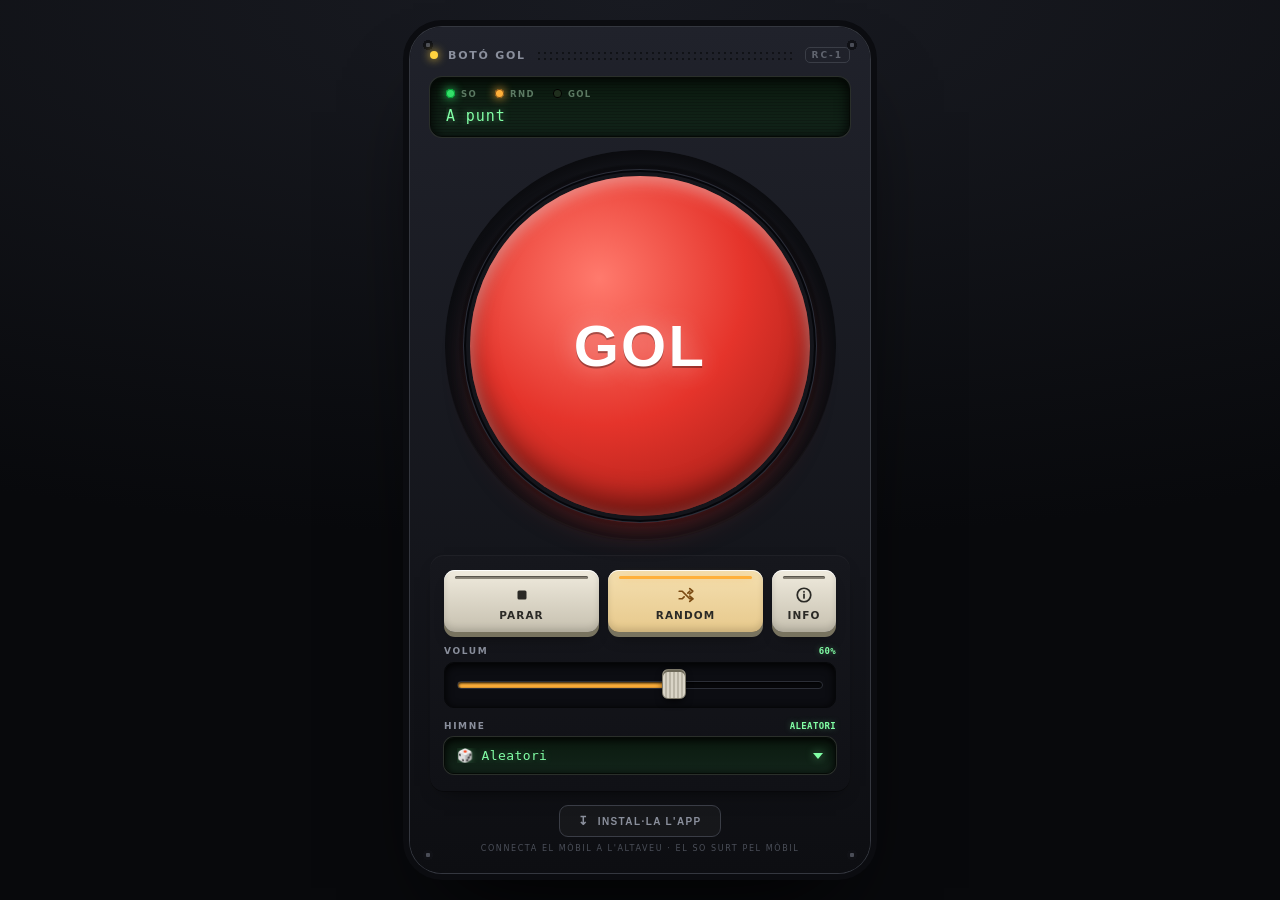
==== index.html @ 9cc34529 "Redisseny de la disposició: graella de 3 zones, GOL a l allotjament - .device passa a CSS grid: capç" ====
<!DOCTYPE html>
<html lang="ca">
<head>
<meta charset="utf-8">
<meta name="viewport" content="width=device-width, initial-scale=1, viewport-fit=cover, user-scalable=no">
<meta name="theme-color" content="#0e0f13">
<meta name="apple-mobile-web-app-capable" content="yes">
<meta name="mobile-web-app-capable" content="yes">
<meta name="apple-mobile-web-app-status-bar-style" content="black-translucent">
<meta name="apple-mobile-web-app-title" content="Botó Gol">
<title>Botó Gol</title>
<link rel="manifest" href="manifest.webmanifest">
<link rel="icon" href="icons/icon.svg">
<link rel="apple-touch-icon" href="icons/apple-touch-icon.png">
<link rel="stylesheet" href="style.css">
</head>
<body class="offline">

<audio id="player" preload="auto" playsinline></audio>

<main class="device">
  <header class="brand">
    <span class="brand-dot"></span>
    <span class="brand-name">BOTÓ&nbsp;GOL</span>
    <span class="grille" aria-hidden="true"></span>
    <span class="brand-model">RC&#8209;1</span>
  </header>

  <section class="screen">
    <div class="lamps">
      <span class="lamp"><i id="led-so" class="led led-off"></i>SO</span>
      <span class="lamp"><i id="led-rnd" class="led led-off"></i>RND</span>
      <span class="lamp"><i id="led-air" class="led led-off"></i>GOL</span>
    </div>
    <div id="bt-name" class="readout">Carregant&hellip;</div>
  </section>

  <div class="stage">
    <button id="goal" class="goal-btn" type="button">
      <span class="goal-ring"></span>
      <span class="goal-label">GOL</span>
    </button>
  </div>

  <div class="deck">
    <div class="transport">
      <button id="stop" class="key key-stop" type="button">
        <svg class="ico" viewBox="0 0 24 24" fill="currentColor" aria-hidden="true"><rect x="6" y="6" width="12" height="12" rx="2"/></svg>
        PARAR
      </button>
      <button id="random" class="key key-rnd" type="button" aria-pressed="true">
        <svg class="ico" viewBox="0 0 24 24" fill="none" stroke="currentColor" stroke-width="2.3" stroke-linecap="round" stroke-linejoin="round" aria-hidden="true">
          <path d="M3 7h4l10 10h4"/><path d="M17 3.5 21 7l-4 3.5"/>
          <path d="M3 17h4l2.5-2.5"/><path d="M14.5 9.5 17 7"/><path d="M17 20.5 21 17l-4-3.5"/>
        </svg>
        RANDOM
      </button>
      <button id="help" class="key key-info" type="button" aria-label="Instruccions">
        <svg class="ico" viewBox="0 0 24 24" fill="none" stroke="currentColor" stroke-width="2.3" stroke-linecap="round" stroke-linejoin="round" aria-hidden="true">
          <circle cx="12" cy="12" r="9"/><path d="M12 11v5"/><path d="M12 7.5v.5"/>
        </svg>
        INFO
      </button>
    </div>

    <div class="row">
      <div class="cap-row"><span class="cap">VOLUM</span><span id="vol-val" class="cap val">60%</span></div>
      <div class="fader-wrap">
        <input id="vol" class="fader" type="range" min="0" max="100" value="60" aria-label="Volum">
      </div>
    </div>

    <div class="row">
      <div class="cap-row"><span class="cap">HIMNE</span><span id="sound-mode" class="cap val">ALEATORI</span></div>
      <div class="select-wrap">
        <select id="sound-select" class="lcd-select" aria-label="Tria l'himne">
          <option value="__random__">&#127922;&nbsp; Aleatori</option>
        </select>
      </div>
    </div>
  </div>

  <div class="footer">
    <button id="install" class="install" type="button" hidden>
      <span class="ico">&#8615;</span> Instal&middot;la l'app
    </button>
    <p class="foot" id="foot">connecta el mòbil a l'altaveu &middot; el so surt pel mòbil</p>
  </div>
</main>

<div id="help-panel" class="veil">
  <p>El so surt <b>pel mòbil</b></p>
  <small>
    1. Connecta AQUEST mòbil a l'altaveu per Bluetooth<br>
    (Ajustos &rarr; Bluetooth &rarr; l'altaveu)<br><br>
    2. Puja el volum del mòbil<br><br>
    3. Prem GOL. Torna a prémer GOL o PARAR per aturar.<br><br>
    Un cop oberta amb connexió, funciona sense internet.
  </small>
  <small style="opacity:.6;margin-top:14px">toca per tancar</small>
</div>

<div id="toast" class="toast" role="status" aria-live="polite"></div>

<script src="sounds.js"></script>
<script src="app.js"></script>
</body>
</html>
---- style.css ----
/* Botó Gol — comandament. Aparell d'àudio retro: xassís fosc, pantalla LCD,
   tecles de transport de marfil i un botó GOL gros dins d'un allotjament fresat.
   Disseny compromès amb el mode fosc (és un aparell, no un document). */
:root{
  --chassis-top:#20222b;
  --chassis-bot:#0d0e12;
  --panel:#16171d;
  --ink:#e9e7df;
  --ink-dim:#8a8f9c;
  --lcd-1:#0b1a0f;
  --lcd-2:#12241a;
  --lcd-ink:#82ffa6;
  --ivory:#f0ebde;
  --ivory-lo:#c6c0af;
  --ivory-skirt:#78735f;
  --red:#e5342b;
  --red-hi:#ff7a6d;
  --red-lo:#8f1610;
  --amber:#ffb03a;
  --cyan:#3ec6da;
  --accent:#ffd23f;
  --sp:clamp(8px,1.5vh,14px);
  --font:"Segoe UI",system-ui,-apple-system,Roboto,"Helvetica Neue",sans-serif;
  --mono:ui-monospace,"SF Mono",Menlo,Consolas,"DejaVu Sans Mono",monospace;
}

*{box-sizing:border-box;margin:0;padding:0;-webkit-tap-highlight-color:transparent}

html,body{height:100%}
body{
  position:fixed;inset:0;overflow:hidden;
  font-family:var(--font);color:var(--ink);
  background:#08090c;
  display:flex;align-items:center;justify-content:center;
  overscroll-behavior:none;touch-action:manipulation;
  -webkit-user-select:none;user-select:none;
}

/* ---------------- xassís ---------------- */
.device{
  --pad:clamp(14px,3.4vw,20px);
  width:100%;max-width:460px;height:100%;
  display:grid;
  grid-template-rows:auto auto minmax(0,1fr) auto auto;
  gap:var(--sp);
  padding:
    calc(var(--pad) + env(safe-area-inset-top)) var(--pad)
    calc(var(--pad) + env(safe-area-inset-bottom));
  overflow:hidden;
  background:
    radial-gradient(circle at 18px 18px,#4a4d57 0 2px,#101116 2.5px 5px,transparent 5px),
    radial-gradient(circle at calc(100% - 18px) 18px,#4a4d57 0 2px,#101116 2.5px 5px,transparent 5px),
    radial-gradient(circle at 18px calc(100% - 18px),#4a4d57 0 2px,#101116 2.5px 5px,transparent 5px),
    radial-gradient(circle at calc(100% - 18px) calc(100% - 18px),#4a4d57 0 2px,#101116 2.5px 5px,transparent 5px),
    linear-gradient(180deg,var(--chassis-top),var(--chassis-bot));
}
@media (min-width:480px) and (min-height:640px){
  body{padding:20px;background:radial-gradient(120% 60% at 50% 0%,#191b22,#08090c)}
  .device{
    height:min(900px,94vh);border-radius:32px;
    box-shadow:0 0 0 1px #34373f,0 0 0 7px #0b0c10,0 50px 90px -35px #000;
  }
}

/* ---------------- capçalera ---------------- */
.brand{display:flex;align-items:center;gap:10px;
  font-weight:800;letter-spacing:.16em;font-size:11px;color:var(--ink-dim)}
.brand-dot{width:8px;height:8px;border-radius:50%;background:var(--accent);
  box-shadow:0 0 10px var(--accent);flex:0 0 auto}
.brand-name{flex:0 0 auto}
.grille{flex:1;height:10px;border-radius:2px;opacity:.45;
  background:radial-gradient(circle,#000 1px,transparent 1.5px) 0 0/6px 6px}
.brand-model{flex:0 0 auto;font-size:9px;letter-spacing:.22em;color:#61656f;
  border:1px solid #3a3d46;border-radius:5px;padding:2px 6px}

/* ---------------- pantalla LCD ---------------- */
.screen{
  position:relative;overflow:hidden;border-radius:12px;
  padding:11px 15px;display:flex;flex-direction:column;gap:8px;
  background:linear-gradient(180deg,var(--lcd-1),var(--lcd-2));
  border:1px solid #050a06;
  box-shadow:0 2px 14px #000 inset,0 0 0 1px #2a2f2a,0 1px 0 rgba(255,255,255,.04);
}
.screen::after{content:"";position:absolute;inset:0;pointer-events:none;
  background:repeating-linear-gradient(rgba(0,0,0,.18) 0 1px,transparent 1px 3px);
  mix-blend-mode:multiply}
.lamps{position:relative;z-index:1;display:flex;gap:18px}
.lamp{display:flex;align-items:center;gap:6px;
  font-size:8.5px;letter-spacing:.16em;font-weight:800;color:#5c7a63}
.led{width:9px;height:9px;border-radius:50%;background:#1f2e1d;
  box-shadow:0 0 0 1px #000 inset;flex:0 0 auto;transition:background .2s,box-shadow .2s}
.led-off{background:#1f2e1d}
.led-green{background:#34e06a;box-shadow:0 0 10px #34e06a,0 0 0 1px #093 inset}
.led-amber{background:var(--amber);box-shadow:0 0 10px var(--amber),0 0 0 1px #7a4d16 inset}
.led-red{background:#ff5145;box-shadow:0 0 11px #ff5145,0 0 0 1px #7a1712 inset}
.blink{animation:blink 1s steps(1) infinite}
@keyframes blink{50%{opacity:.28}}
.readout{position:relative;z-index:1;font-family:var(--mono);
  font-size:15px;letter-spacing:.06em;color:var(--lcd-ink);
  text-shadow:0 0 9px rgba(130,255,166,.45);
  white-space:nowrap;overflow:hidden;text-overflow:ellipsis}

/* ---------------- HERO: GOL dins l'allotjament ---------------- */
.stage{position:relative;min-height:0;display:grid;place-items:center}
.stage::before{
  content:"";position:absolute;
  height:min(100%,88vw,410px);width:auto;aspect-ratio:1;
  border-radius:50%;
  background:
    radial-gradient(circle,transparent 61%,rgba(0,0,0,.30) 62% 65%,transparent 66%),
    radial-gradient(circle at 50% 42%,#22242d,#0f1015 72%);
  box-shadow:inset 0 10px 26px rgba(0,0,0,.55),inset 0 -2px 0 rgba(255,255,255,.03);
}
.goal-btn{
  position:relative;z-index:1;
  width:auto;height:min(100%,74vw,340px);aspect-ratio:1;
  border:none;border-radius:50%;cursor:pointer;color:#fff;
  background:radial-gradient(circle at 38% 30%,var(--red-hi),var(--red) 46%,var(--red-lo) 100%);
  box-shadow:
    0 0 0 4px #14151b,0 0 0 6px #05060a,0 0 0 7px #2b2e39,
    0 18px 34px -12px rgba(229,52,43,.5),
    0 7px 0 #6d0f0a,
    inset 0 6px 16px rgba(255,255,255,.4),
    inset 0 -16px 26px rgba(0,0,0,.42);
  transition:transform .07s ease,box-shadow .07s ease;
}
.goal-label{position:relative;z-index:2;font-weight:900;letter-spacing:.04em;
  font-size:clamp(30px,13vw,58px);
  text-shadow:0 2px 0 rgba(0,0,0,.32),0 0 26px rgba(255,255,255,.4)}
.goal-ring{position:absolute;inset:14%;border-radius:50%;
  border:2px dashed rgba(255,255,255,.42);opacity:0}
.goal-btn:active{transform:translateY(6px);
  box-shadow:
    0 0 0 4px #14151b,0 0 0 6px #05060a,0 0 0 7px #2b2e39,
    0 8px 16px -10px rgba(229,52,43,.5),
    0 2px 0 #6d0f0a,
    inset 0 6px 16px rgba(255,255,255,.28),inset 0 -12px 20px rgba(0,0,0,.46)}
.goal-btn.is-playing .goal-ring{opacity:1;animation:spin 3s linear infinite}
@keyframes spin{to{transform:rotate(360deg)}}

/* ---------------- taula de control ---------------- */
.deck{
  display:flex;flex-direction:column;gap:var(--sp);
  padding:calc(var(--sp) + 2px) clamp(10px,3vw,14px) calc(var(--sp) + 4px);
  border-radius:14px;
  background:linear-gradient(180deg,var(--panel),#101116);
  box-shadow:
    0 1px 0 rgba(255,255,255,.04) inset,
    0 -1px 0 rgba(0,0,0,.5) inset,
    0 8px 20px -14px #000;
}

.transport{display:flex;gap:9px}
.key{
  position:relative;flex:1;min-width:0;
  border:none;border-radius:11px;
  padding:16px 6px 11px;
  display:flex;flex-direction:column;align-items:center;gap:5px;
  font-family:var(--font);font-weight:800;font-size:10.5px;letter-spacing:.1em;
  color:#2b2a26;cursor:pointer;
  background:linear-gradient(180deg,var(--ivory),var(--ivory-lo));
  box-shadow:
    0 1px 0 rgba(255,255,255,.9) inset,
    0 -4px 6px rgba(0,0,0,.13) inset,
    0 5px 0 var(--ivory-skirt),
    0 11px 16px -9px rgba(0,0,0,.7);
  transition:transform .05s ease;
}
.key .ico{width:18px;height:18px}
.key::before{content:"";position:absolute;left:11px;right:11px;top:6px;height:3px;
  border-radius:2px;background:#8b8578;box-shadow:0 1px 1px rgba(0,0,0,.4) inset;
  transition:background .2s,box-shadow .2s}
.key.lit::before{background:var(--key-accent,#8b8578);
  box-shadow:0 0 9px -1px var(--key-accent,transparent)}
.key:active{transform:translateY(5px);
  box-shadow:
    0 1px 0 rgba(255,255,255,.9) inset,
    0 -3px 6px rgba(0,0,0,.13) inset,
    0 1px 0 var(--ivory-skirt),
    0 3px 7px -4px rgba(0,0,0,.6)}
.key-stop{--key-accent:var(--red)}
.key-rnd{--key-accent:var(--amber)}
.key-info{--key-accent:var(--cyan);flex:0 0 64px}
.key-rnd[aria-pressed="true"]{background:linear-gradient(180deg,#f4dfb0,#e7c98c)}
.key-rnd[aria-pressed="true"] .ico{color:#7a4a12}

.row{display:flex;flex-direction:column;gap:6px}
.cap{font-size:9px;letter-spacing:.18em;color:var(--ink-dim);font-weight:800}
.cap-row{display:flex;justify-content:space-between;align-items:baseline}
.cap-row .cap.val{color:var(--lcd-ink);font-family:var(--mono);letter-spacing:.04em;
  text-shadow:0 0 6px rgba(130,255,166,.35)}

/* fader amb tram omplert */
.fader-wrap{padding:9px 12px;border-radius:10px;background:#0c0d12;
  border:1px solid #060709;box-shadow:0 2px 8px #000 inset}
.fader{-webkit-appearance:none;appearance:none;display:block;
  width:100%;height:26px;background:transparent;cursor:pointer}
.fader::-webkit-slider-runnable-track{height:8px;border-radius:5px;border:1px solid #2b2e37;
  background:linear-gradient(90deg,var(--amber) 0 var(--v,60%),#07080b var(--v,60%) 100%);
  box-shadow:0 1px 3px #000 inset}
.fader::-moz-range-track{height:8px;border-radius:5px;border:1px solid #2b2e37;
  background:#07080b;box-shadow:0 1px 3px #000 inset}
.fader::-moz-range-progress{height:8px;border-radius:5px;background:var(--amber)}
.fader::-webkit-slider-thumb{-webkit-appearance:none;appearance:none;margin-top:-13px;
  width:24px;height:30px;border-radius:6px;border:1px solid #7c7869;
  background:
    repeating-linear-gradient(90deg,#d9d4c6 0 2px,#bab5a6 2px 4px),
    linear-gradient(180deg,#f2eee2,#b9b4a6);
  box-shadow:0 4px 10px -3px #000,0 2px 0 #6c6858 inset}
.fader::-moz-range-thumb{width:24px;height:30px;border-radius:6px;border:1px solid #7c7869;
  background:repeating-linear-gradient(90deg,#d9d4c6 0 2px,#bab5a6 2px 4px);
  box-shadow:0 4px 10px -3px #000}

/* selector LCD */
.select-wrap{position:relative}
.select-wrap::after{content:"";position:absolute;right:13px;top:50%;
  transform:translateY(-50%);pointer-events:none;
  width:0;height:0;border-left:5px solid transparent;border-right:5px solid transparent;
  border-top:6px solid var(--lcd-ink);filter:drop-shadow(0 0 4px rgba(130,255,166,.5))}
.lcd-select{-webkit-appearance:none;appearance:none;width:100%;
  font-family:var(--mono);font-size:13px;letter-spacing:.03em;color:var(--lcd-ink);
  text-shadow:0 0 8px rgba(130,255,166,.32);
  background:linear-gradient(180deg,var(--lcd-1),var(--lcd-2));
  border:1px solid #050a06;border-radius:10px;
  padding:10px 32px 10px 12px;box-shadow:0 2px 8px #000 inset,0 0 0 1px #2a2f2a}
.lcd-select option{background:#12241a;color:#dfffe9}

/* ---------------- peu (instal·lar + llegenda) ---------------- */
.footer{display:flex;flex-direction:column;align-items:center;gap:7px}
.install{
  appearance:none;border:1px solid #3a3d46;border-radius:9px;
  background:rgba(255,255,255,.03);color:var(--ink-dim);
  font-weight:700;font-size:10px;letter-spacing:.14em;text-transform:uppercase;
  padding:8px 18px;display:inline-flex;align-items:center;gap:8px;cursor:pointer;
  transition:transform .05s ease,background .2s;
}
.install .ico{font-size:12px}
.install:active{transform:translateY(1px)}
.foot{font-size:8px;letter-spacing:.2em;color:#4b4f59;text-transform:uppercase;text-align:center}

/* ---------------- overlays ---------------- */
.veil{position:fixed;inset:0;z-index:50;background:rgba(6,7,10,.95);
  display:none;flex-direction:column;align-items:center;justify-content:center;
  gap:10px;text-align:center;padding:34px}
.veil.show{display:flex}
.veil p{font-size:18px;font-weight:800;letter-spacing:.05em}
.veil small{color:var(--ink-dim);letter-spacing:.05em;line-height:1.75;font-size:13px}

.toast{position:fixed;left:50%;bottom:calc(20px + env(safe-area-inset-bottom));
  transform:translate(-50%,18px);
  background:var(--red);color:#fff;font-weight:700;font-size:13px;
  padding:10px 16px;border-radius:10px;opacity:0;pointer-events:none;
  transition:opacity .2s,transform .2s;max-width:88vw;text-align:center;
  box-shadow:0 12px 34px -12px #000}
.toast.show{opacity:1;transform:translate(-50%,0)}

body.offline .device{filter:grayscale(.45) brightness(.85)}
body.offline .readout{color:#5c6a60;text-shadow:none}

:focus-visible{outline:2px solid var(--accent);outline-offset:3px}

@media (prefers-reduced-motion:reduce){
  *{animation-duration:.001ms !important;animation-iteration-count:1 !important}
}

/* mòbils curts: compacta el necessari perquè tot càpiga sense scroll */
@media (max-height:660px){
  .device{--sp:8px}
  .screen{padding:9px 13px;gap:6px}
  .readout{font-size:13px}
  .key{padding:12px 6px 8px}
  .deck{padding:9px 11px 11px}
  .foot{display:none}
}
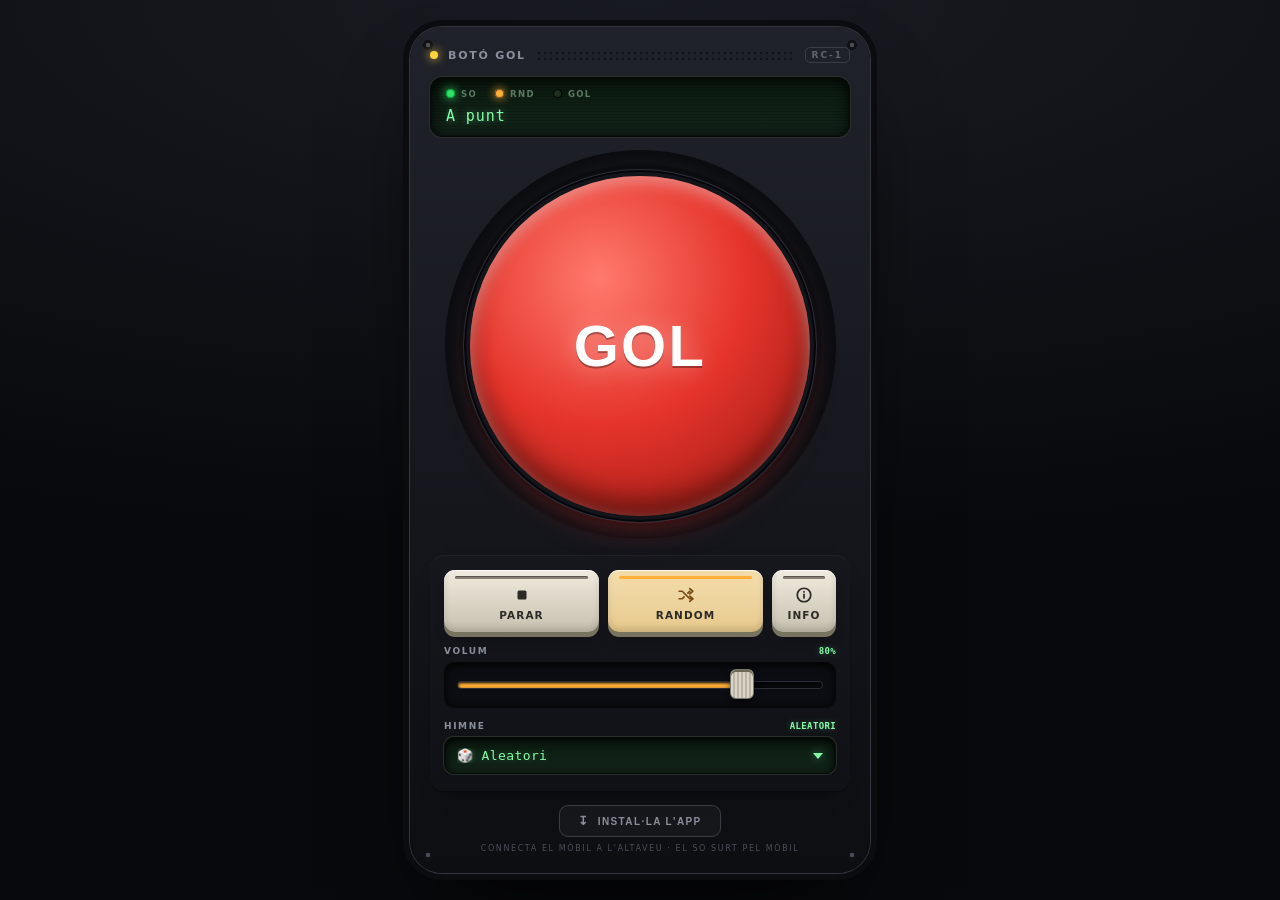
==== commit 15a4abd1: "Volum per defecte a 80% Co-Authored-By: Claude Sonnet 5 <noreply@anthropic.com>" ====
--- a/index.html
+++ b/index.html
@@ -14,9 +14,7 @@
 <link rel="apple-touch-icon" href="icons/apple-touch-icon.png">
 <link rel="stylesheet" href="style.css">
 </head>
-<body class="offline">
-
-<audio id="player" preload="auto" playsinline></audio>
+<body>
 
 <main class="device">
   <header class="brand">
@@ -37,7 +35,10 @@
 
   <div class="stage">
     <button id="goal" class="goal-btn" type="button">
-      <span class="goal-ring"></span>
+      <svg class="goal-ring" viewBox="0 0 100 100" aria-hidden="true">
+        <circle cx="50" cy="50" r="46.5" fill="none" stroke="rgba(255,255,255,.6)"
+                stroke-width="1.1" stroke-linecap="round" stroke-dasharray="7 11"/>
+      </svg>
       <span class="goal-label">GOL</span>
     </button>
   </div>
@@ -64,9 +65,9 @@
     </div>
 
     <div class="row">
-      <div class="cap-row"><span class="cap">VOLUM</span><span id="vol-val" class="cap val">60%</span></div>
+      <div class="cap-row"><span class="cap">VOLUM</span><span id="vol-val" class="cap val">80%</span></div>
       <div class="fader-wrap">
-        <input id="vol" class="fader" type="range" min="0" max="100" value="60" aria-label="Volum">
+        <input id="vol" class="fader" type="range" min="0" max="100" value="80" aria-label="Volum">
       </div>
     </div>
 
@@ -93,9 +94,26 @@
   <small>
     1. Connecta AQUEST mòbil a l'altaveu per Bluetooth<br>
     (Ajustos &rarr; Bluetooth &rarr; l'altaveu)<br><br>
-    2. Puja el volum del mòbil<br><br>
-    3. Prem GOL. Torna a prémer GOL o PARAR per aturar.<br><br>
+    2. Prem GOL. Torna a prémer GOL o PARAR per aturar.<br><br>
+    El volum es regula amb la barra o amb els botons del mòbil.<br><br>
     Un cop oberta amb connexió, funciona sense internet.
+  </small>
+  <small style="opacity:.6;margin-top:14px">toca per tancar</small>
+</div>
+
+<div id="install-panel" class="veil">
+  <p>Instal&middot;la Botó Gol</p>
+  <small class="plat-ios">
+    Al Safari de l'iPhone o iPad:<br><br>
+    1. Toca <b>Compartir</b>
+    <svg viewBox="0 0 24 24" width="17" height="17" fill="none" stroke="currentColor" stroke-width="2" stroke-linecap="round" stroke-linejoin="round" style="vertical-align:-4px"><path d="M12 15V3"/><path d="m7 8 5-5 5 5"/><path d="M20 13v6a2 2 0 0 1-2 2H6a2 2 0 0 1-2-2v-6"/></svg>
+    a la barra de sota<br><br>
+    2. Baixa i toca <b>«Afegeix a la pantalla d'inici»</b><br><br>
+    3. Toca <b>Afegeix</b>
+  </small>
+  <small class="plat-other">
+    Al menú del navegador (⋮) tria<br>
+    <b>«Instal·la l'aplicació»</b> o <b>«Afegeix a la pantalla d'inici»</b>.
   </small>
   <small style="opacity:.6;margin-top:14px">toca per tancar</small>
 </div>
--- a/style.css
+++ b/style.css
@@ -127,16 +127,19 @@
 .goal-label{position:relative;z-index:2;font-weight:900;letter-spacing:.04em;
   font-size:clamp(30px,13vw,58px);
   text-shadow:0 2px 0 rgba(0,0,0,.32),0 0 26px rgba(255,255,255,.4)}
-.goal-ring{position:absolute;inset:14%;border-radius:50%;
-  border:2px dashed rgba(255,255,255,.42);opacity:0}
+.goal-ring{position:absolute;inset:3%;width:94%;height:94%;
+  overflow:visible;opacity:0;transform:scale(.92);
+  transition:opacity .25s ease,transform .25s ease;
+  filter:drop-shadow(0 0 3px rgba(255,255,255,.28))}
+.goal-btn.is-playing .goal-ring{opacity:.9;transform:scale(1);
+  animation:spin 3.2s linear infinite}
 .goal-btn:active{transform:translateY(6px);
   box-shadow:
     0 0 0 4px #14151b,0 0 0 6px #05060a,0 0 0 7px #2b2e39,
     0 8px 16px -10px rgba(229,52,43,.5),
     0 2px 0 #6d0f0a,
     inset 0 6px 16px rgba(255,255,255,.28),inset 0 -12px 20px rgba(0,0,0,.46)}
-.goal-btn.is-playing .goal-ring{opacity:1;animation:spin 3s linear infinite}
-@keyframes spin{to{transform:rotate(360deg)}}
+@keyframes spin{to{rotate:360deg}}
 
 /* ---------------- taula de control ---------------- */
 .deck{
@@ -244,7 +247,10 @@
   gap:10px;text-align:center;padding:34px}
 .veil.show{display:flex}
 .veil p{font-size:18px;font-weight:800;letter-spacing:.05em}
-.veil small{color:var(--ink-dim);letter-spacing:.05em;line-height:1.75;font-size:13px}
+.veil small{color:var(--ink-dim);letter-spacing:.05em;line-height:1.75;font-size:13px;max-width:19em}
+.plat-ios,.plat-other{display:none}
+body[data-plat="ios"] .plat-ios{display:block}
+body[data-plat="other"] .plat-other{display:block}
 
 .toast{position:fixed;left:50%;bottom:calc(20px + env(safe-area-inset-bottom));
   transform:translate(-50%,18px);
@@ -253,9 +259,6 @@
   transition:opacity .2s,transform .2s;max-width:88vw;text-align:center;
   box-shadow:0 12px 34px -12px #000}
 .toast.show{opacity:1;transform:translate(-50%,0)}
-
-body.offline .device{filter:grayscale(.45) brightness(.85)}
-body.offline .readout{color:#5c6a60;text-shadow:none}
 
 :focus-visible{outline:2px solid var(--accent);outline-offset:3px}
 
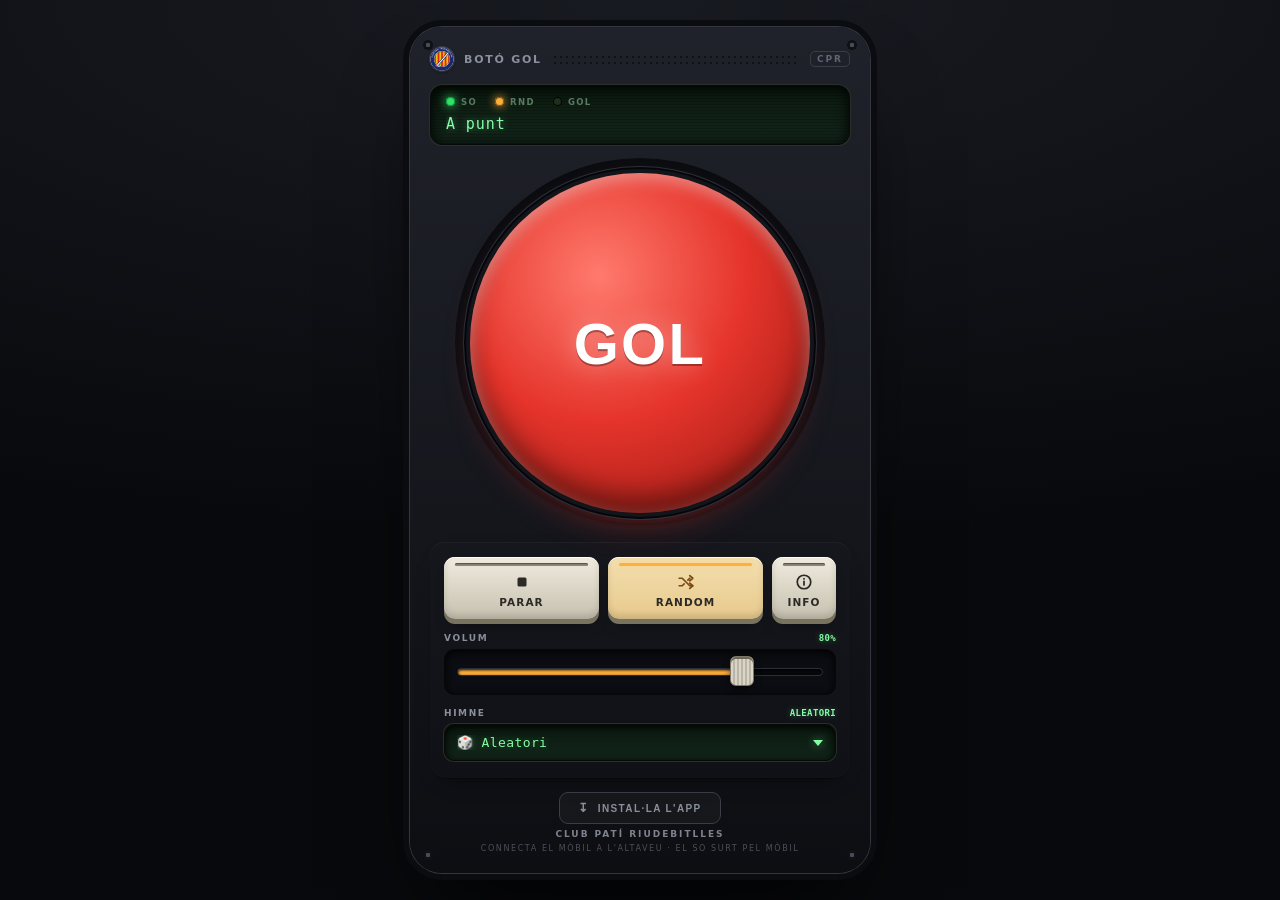
==== commit cf0a911c: "Afegeix el distintiu del CP Riudebitlles (icona, capçalera i peu) - logo.svg: recreació del distinti" ====
--- a/index.html
+++ b/index.html
@@ -10,7 +10,7 @@
 <meta name="apple-mobile-web-app-title" content="Botó Gol">
 <title>Botó Gol</title>
 <link rel="manifest" href="manifest.webmanifest">
-<link rel="icon" href="icons/icon.svg">
+<link rel="icon" href="logo.svg">
 <link rel="apple-touch-icon" href="icons/apple-touch-icon.png">
 <link rel="stylesheet" href="style.css">
 </head>
@@ -18,10 +18,10 @@
 
 <main class="device">
   <header class="brand">
-    <span class="brand-dot"></span>
+    <img class="brand-logo" src="logo.svg" width="24" height="24" alt="CP Riudebitlles">
     <span class="brand-name">BOTÓ&nbsp;GOL</span>
     <span class="grille" aria-hidden="true"></span>
-    <span class="brand-model">RC&#8209;1</span>
+    <span class="brand-model">CPR</span>
   </header>
 
   <section class="screen">
@@ -85,6 +85,7 @@
     <button id="install" class="install" type="button" hidden>
       <span class="ico">&#8615;</span> Instal&middot;la l'app
     </button>
+    <p class="club">Club Patí Riudebitlles</p>
     <p class="foot" id="foot">connecta el mòbil a l'altaveu &middot; el so surt pel mòbil</p>
   </div>
 </main>
--- a/style.css
+++ b/style.css
@@ -65,8 +65,8 @@
 /* ---------------- capçalera ---------------- */
 .brand{display:flex;align-items:center;gap:10px;
   font-weight:800;letter-spacing:.16em;font-size:11px;color:var(--ink-dim)}
-.brand-dot{width:8px;height:8px;border-radius:50%;background:var(--accent);
-  box-shadow:0 0 10px var(--accent);flex:0 0 auto}
+.brand-logo{width:24px;height:24px;flex:0 0 auto;border-radius:50%;
+  box-shadow:0 0 0 1px rgba(255,255,255,.12),0 1px 3px rgba(0,0,0,.5)}
 .brand-name{flex:0 0 auto}
 .grille{flex:1;height:10px;border-radius:2px;opacity:.45;
   background:radial-gradient(circle,#000 1px,transparent 1.5px) 0 0/6px 6px}
@@ -229,7 +229,9 @@
 .lcd-select option{background:#12241a;color:#dfffe9}
 
 /* ---------------- peu (instal·lar + llegenda) ---------------- */
-.footer{display:flex;flex-direction:column;align-items:center;gap:7px}
+.footer{display:flex;flex-direction:column;align-items:center;gap:5px}
+.club{font-size:9px;letter-spacing:.22em;text-transform:uppercase;font-weight:800;
+  color:#7d8290}
 .install{
   appearance:none;border:1px solid #3a3d46;border-radius:9px;
   background:rgba(255,255,255,.03);color:var(--ink-dim);
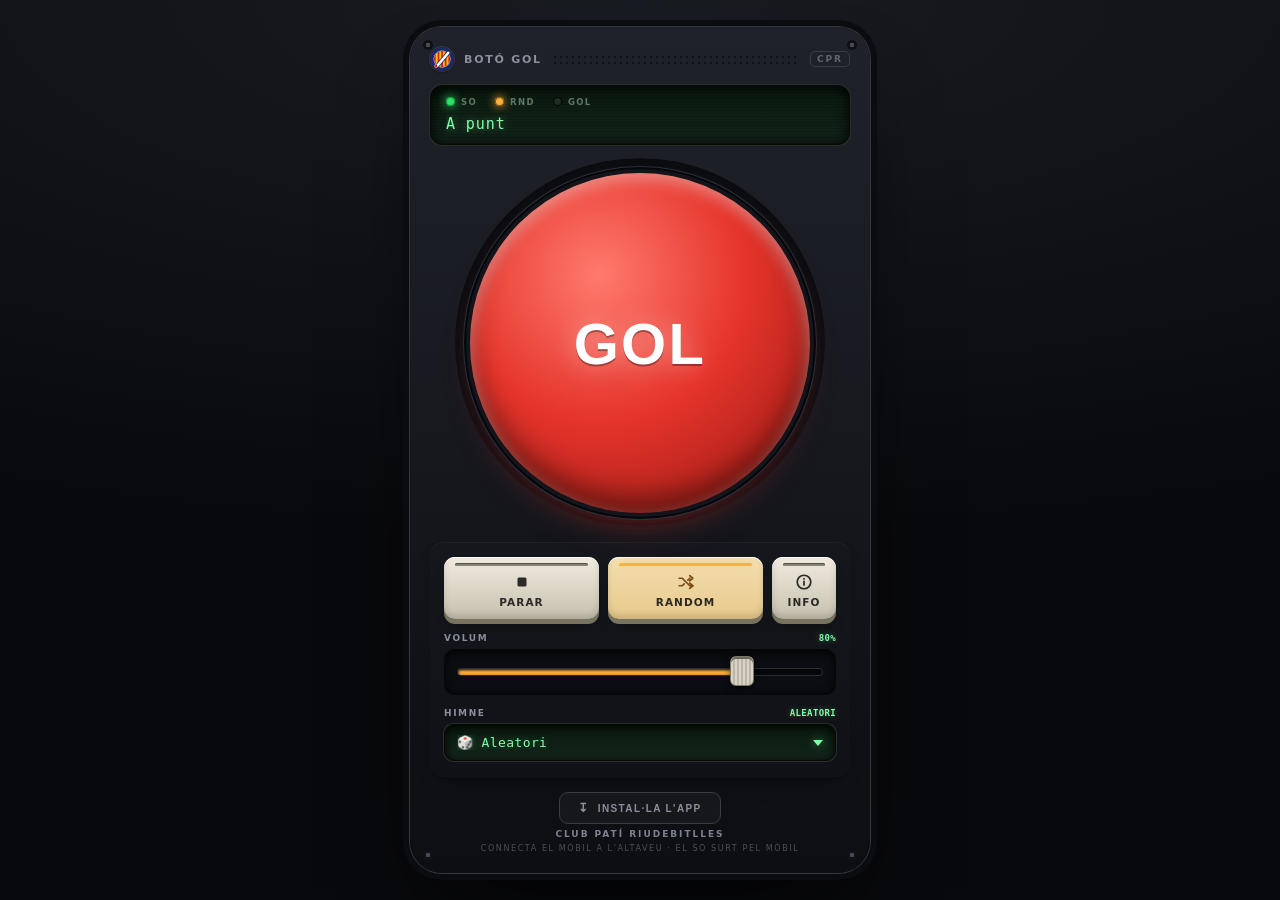
==== commit 2bf044dd: "Treu la recreació del logo; a l espera del fitxer original Co-Authored-By: Claude Sonnet 5 <noreply@" ====
--- a/index.html
+++ b/index.html
@@ -10,7 +10,7 @@
 <meta name="apple-mobile-web-app-title" content="Botó Gol">
 <title>Botó Gol</title>
 <link rel="manifest" href="manifest.webmanifest">
-<link rel="icon" href="logo.svg">
+<link rel="icon" href="icons/icon-192.png">
 <link rel="apple-touch-icon" href="icons/apple-touch-icon.png">
 <link rel="stylesheet" href="style.css">
 </head>
@@ -18,7 +18,7 @@
 
 <main class="device">
   <header class="brand">
-    <img class="brand-logo" src="logo.svg" width="24" height="24" alt="CP Riudebitlles">
+    <img class="brand-logo" src="icons/icon-192.png" width="24" height="24" alt="CP Riudebitlles">
     <span class="brand-name">BOTÓ&nbsp;GOL</span>
     <span class="grille" aria-hidden="true"></span>
     <span class="brand-model">CPR</span>
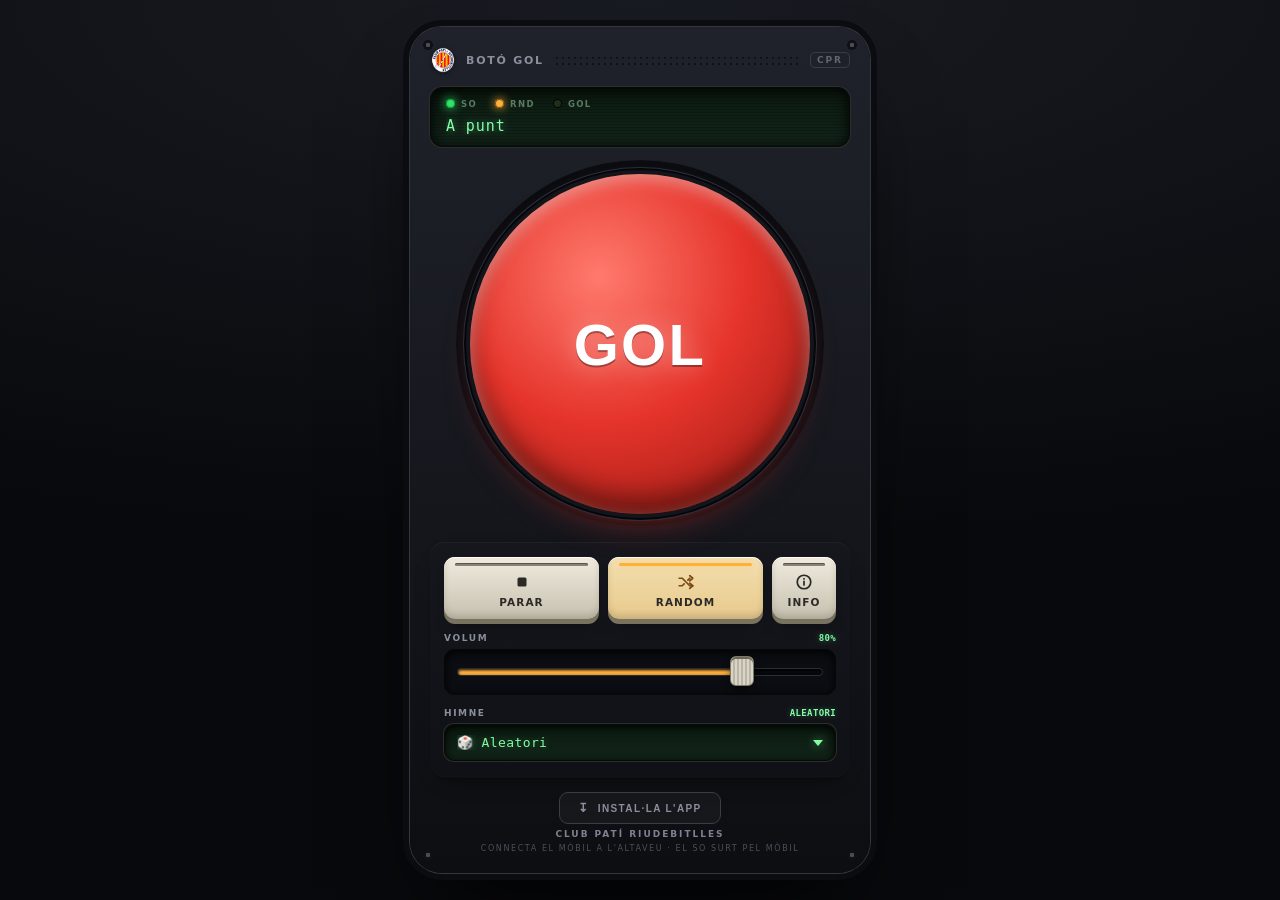
==== commit 561f3299: "Logo oficial del CP Riudebitlles (icona, favicon, capçalera) - logo.png (oficial, sense fons) a la c" ====
--- a/index.html
+++ b/index.html
@@ -10,7 +10,7 @@
 <meta name="apple-mobile-web-app-title" content="Botó Gol">
 <title>Botó Gol</title>
 <link rel="manifest" href="manifest.webmanifest">
-<link rel="icon" href="icons/icon-192.png">
+<link rel="icon" href="logo.png">
 <link rel="apple-touch-icon" href="icons/apple-touch-icon.png">
 <link rel="stylesheet" href="style.css">
 </head>
@@ -18,7 +18,7 @@
 
 <main class="device">
   <header class="brand">
-    <img class="brand-logo" src="icons/icon-192.png" width="24" height="24" alt="CP Riudebitlles">
+    <img class="brand-logo" src="logo.png" width="26" height="26" alt="CP Riudebitlles">
     <span class="brand-name">BOTÓ&nbsp;GOL</span>
     <span class="grille" aria-hidden="true"></span>
     <span class="brand-model">CPR</span>
--- a/style.css
+++ b/style.css
@@ -65,8 +65,8 @@
 /* ---------------- capçalera ---------------- */
 .brand{display:flex;align-items:center;gap:10px;
   font-weight:800;letter-spacing:.16em;font-size:11px;color:var(--ink-dim)}
-.brand-logo{width:24px;height:24px;flex:0 0 auto;border-radius:50%;
-  box-shadow:0 0 0 1px rgba(255,255,255,.12),0 1px 3px rgba(0,0,0,.5)}
+.brand-logo{width:26px;height:26px;flex:0 0 auto;
+  filter:drop-shadow(0 1px 2px rgba(0,0,0,.55))}
 .brand-name{flex:0 0 auto}
 .grille{flex:1;height:10px;border-radius:2px;opacity:.45;
   background:radial-gradient(circle,#000 1px,transparent 1.5px) 0 0/6px 6px}
